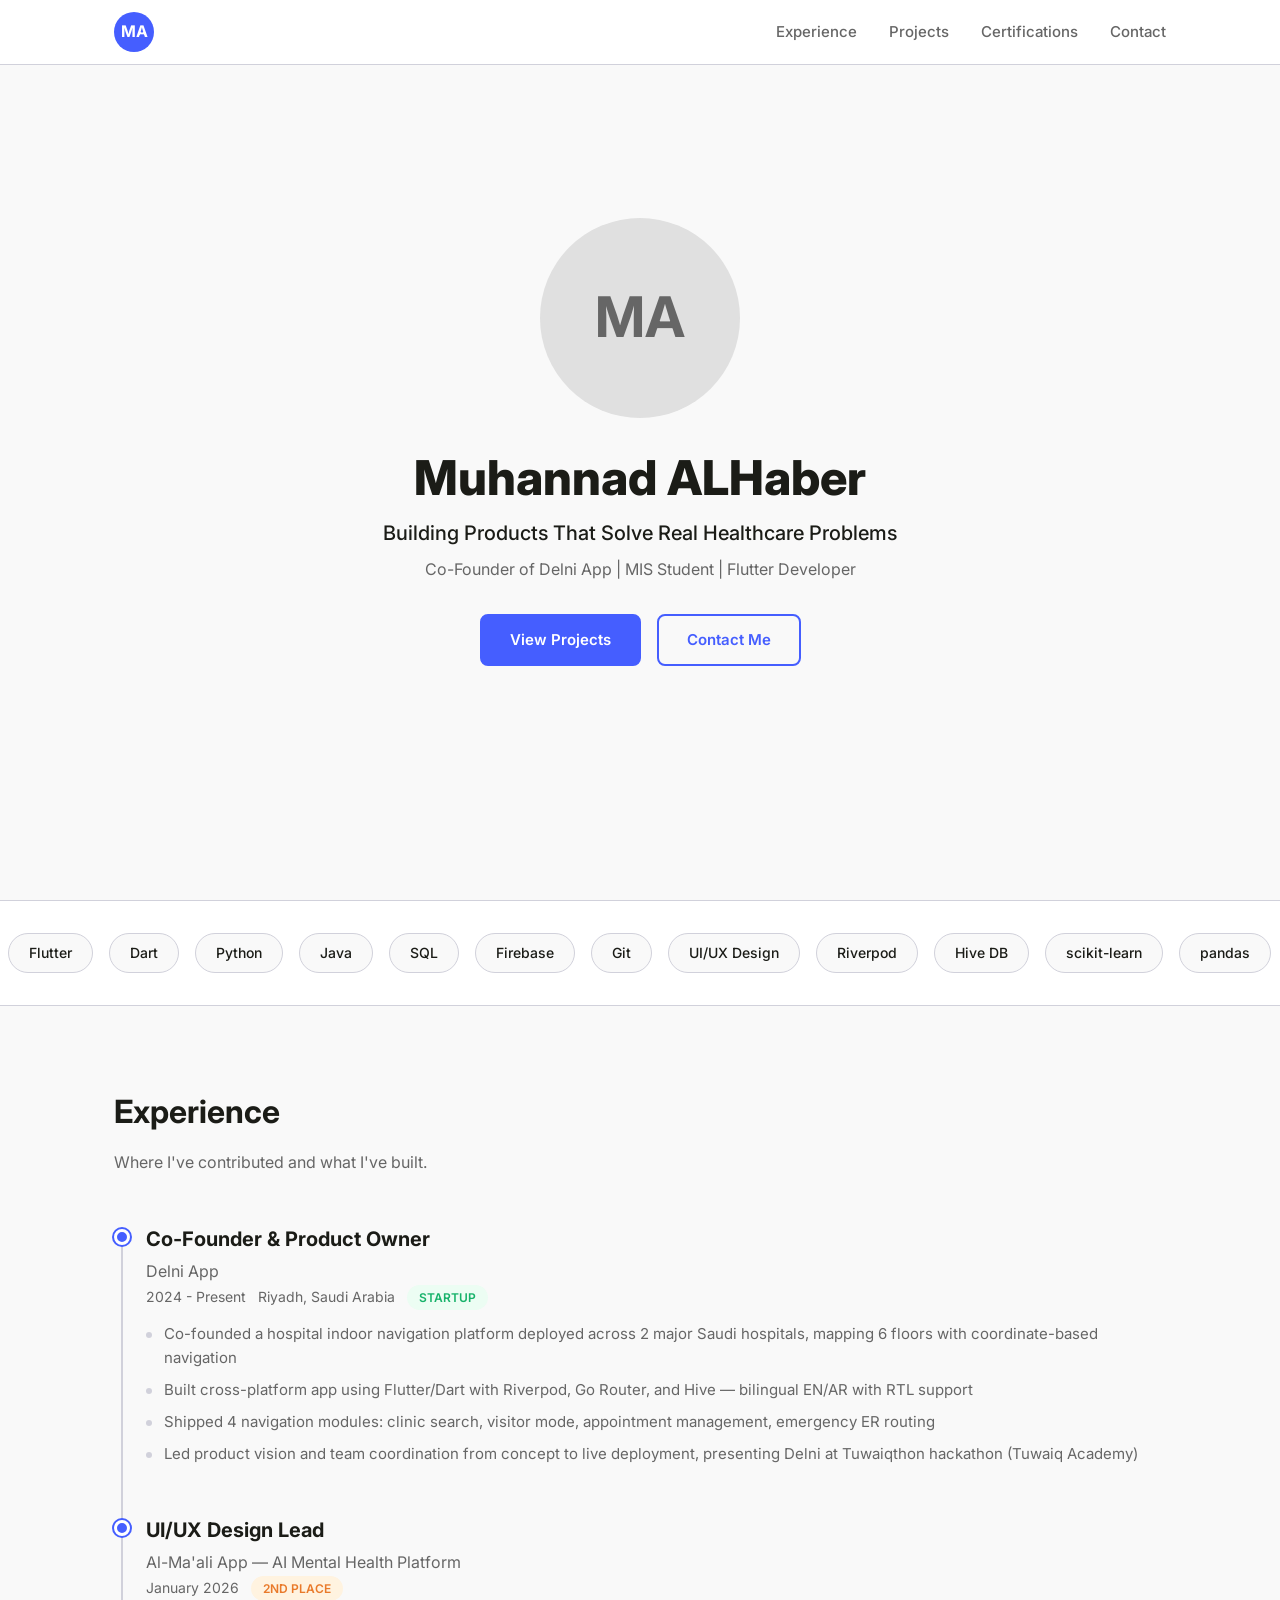
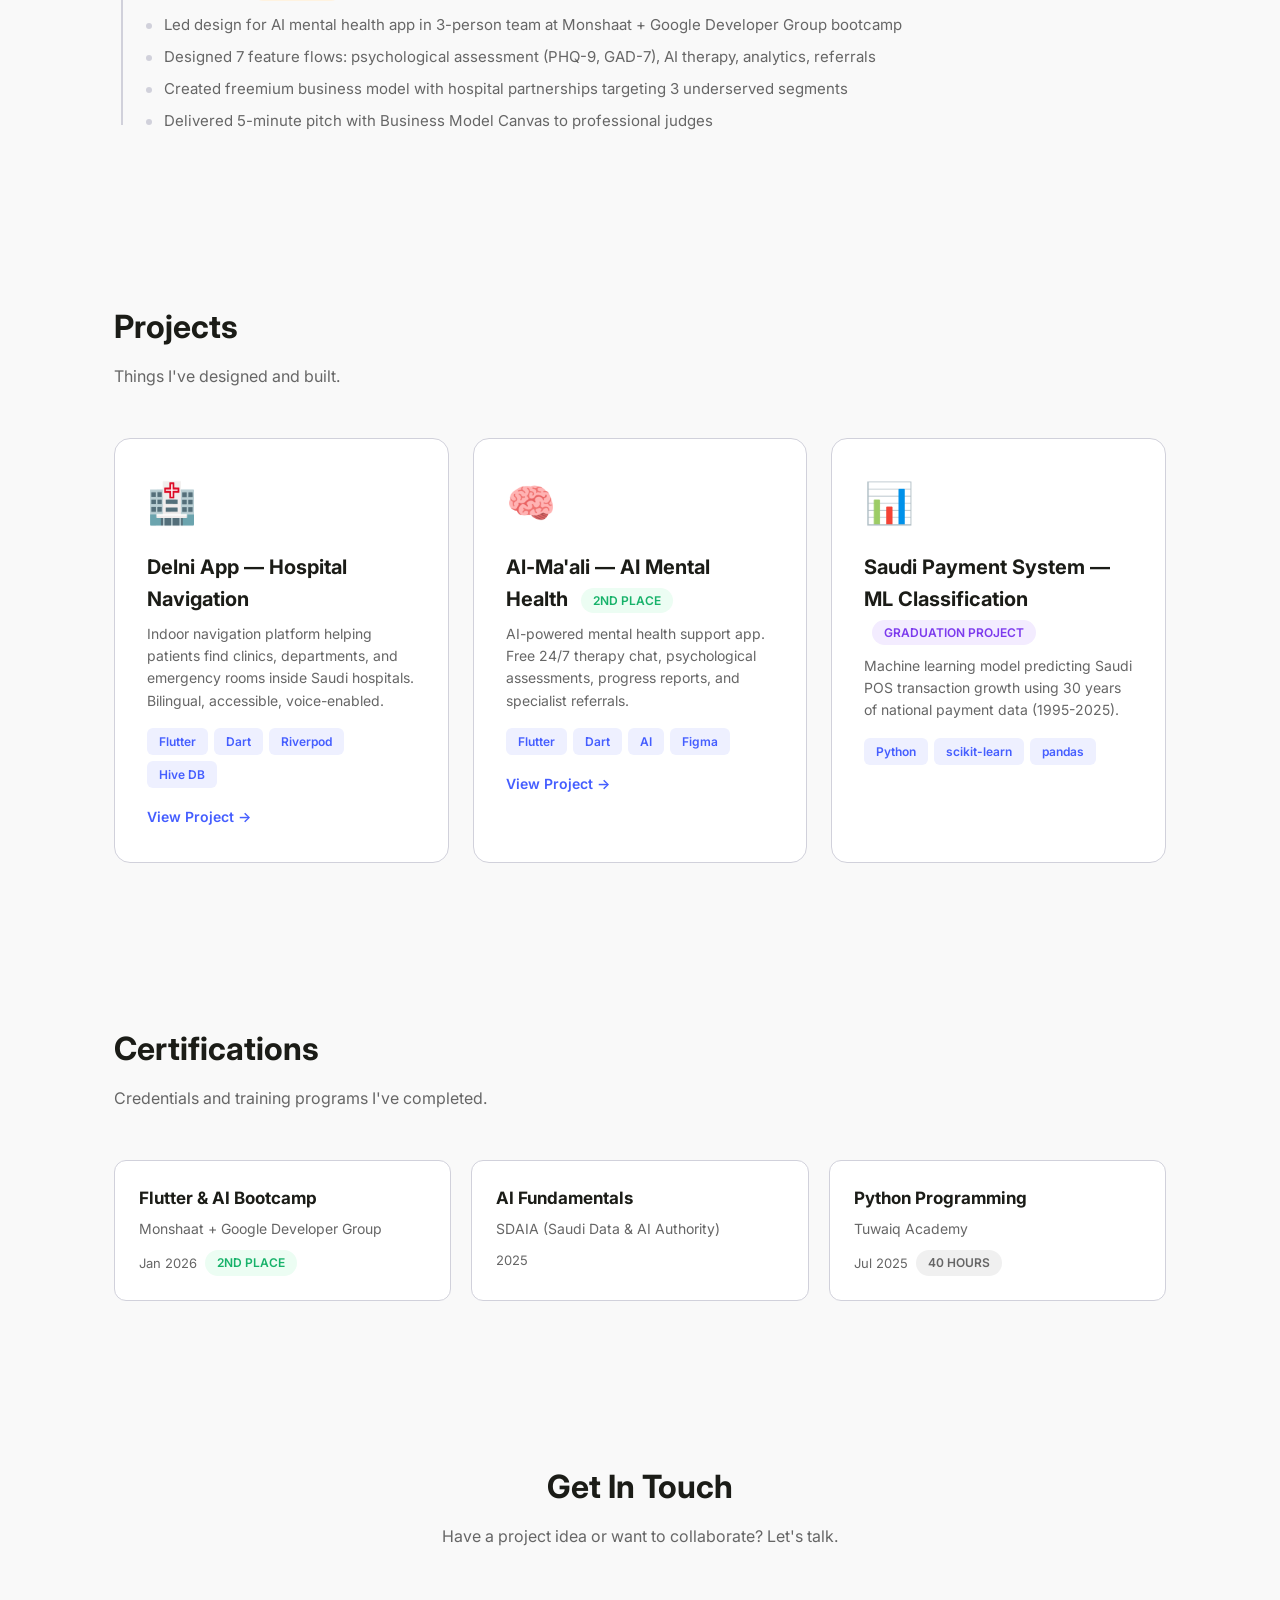
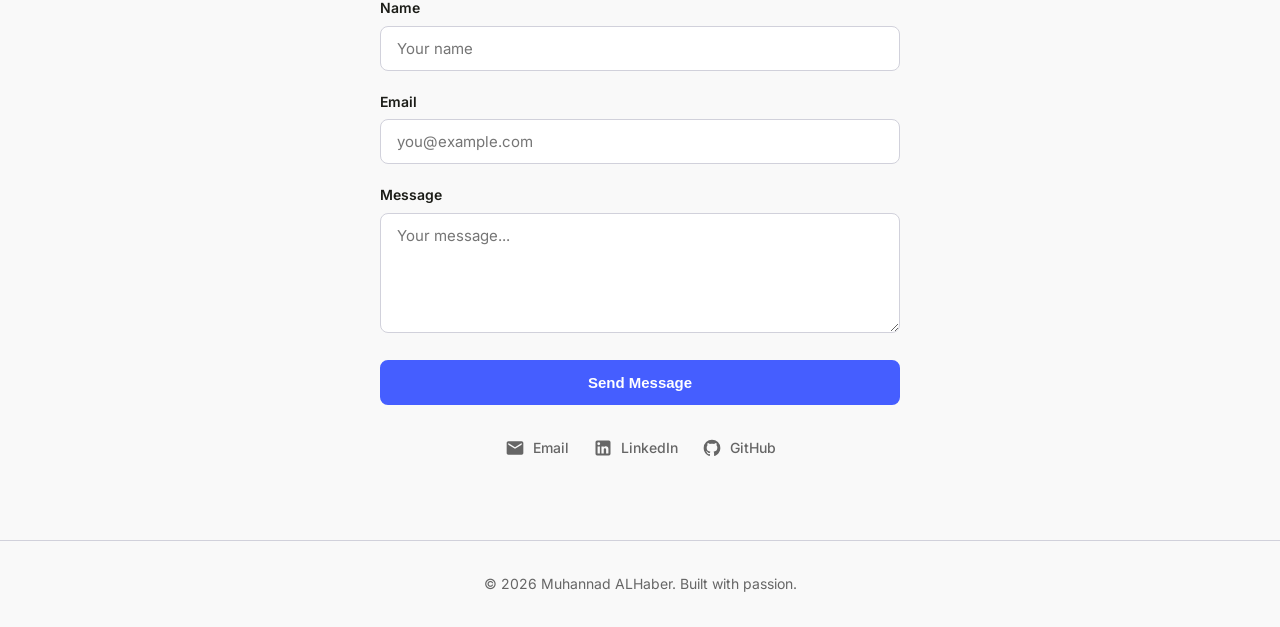
==== index.html @ bc3b9cbd "Muhannad ALHaber portfolio site - Main page: hero, skills, experience, projects, certifications, con" ====
<!DOCTYPE html>
<html lang="en">
<head>
    <meta charset="UTF-8">
    <meta name="viewport" content="width=device-width, initial-scale=1.0">
    <title>Muhannad ALHaber — Portfolio</title>
    <link rel="preconnect" href="https://fonts.googleapis.com">
    <link rel="preconnect" href="https://fonts.gstatic.com" crossorigin>
    <link href="https://fonts.googleapis.com/css2?family=Inter:wght@400;500;600;700;800&display=swap" rel="stylesheet">
    <style>
        *, *::before, *::after { margin: 0; padding: 0; box-sizing: border-box; }

        :root {
            --primary: #455EFF;
            --primary-dark: #293899;
            --success: #17B26A;
            --bg: #F9F9F9;
            --card: #FFFFFF;
            --text: #1B1C17;
            --subtle: #666666;
            --border: #D1D1DB;
            --orange: #E97A2B;
            --purple: #7C3AED;
        }

        html { scroll-behavior: smooth; }

        body {
            font-family: 'Inter', -apple-system, BlinkMacSystemFont, 'Segoe UI', Roboto, sans-serif;
            background: var(--bg);
            color: var(--text);
            line-height: 1.6;
        }

        /* NAV */
        .nav {
            position: fixed;
            top: 0;
            left: 0;
            right: 0;
            z-index: 1000;
            background: var(--card);
            border-bottom: 1px solid var(--border);
            transition: box-shadow 0.3s;
        }
        .nav.scrolled { box-shadow: 0 2px 20px rgba(0,0,0,0.08); }
        .nav-inner {
            max-width: 1100px;
            margin: 0 auto;
            padding: 0 24px;
            height: 64px;
            display: flex;
            align-items: center;
            justify-content: space-between;
        }
        .nav-logo {
            width: 40px; height: 40px;
            background: var(--primary);
            border-radius: 50%;
            display: flex; align-items: center; justify-content: center;
            color: #fff; font-weight: 700; font-size: 16px;
            text-decoration: none;
        }
        .nav-links { display: flex; gap: 32px; list-style: none; }
        .nav-links a {
            text-decoration: none; color: var(--subtle); font-size: 15px; font-weight: 500;
            padding: 4px 0; border-bottom: 2px solid transparent; transition: all 0.2s;
        }
        .nav-links a:hover, .nav-links a.active { color: var(--primary); border-bottom-color: var(--primary); }
        .hamburger {
            display: none; background: none; border: none; cursor: pointer;
            width: 32px; height: 32px; flex-direction: column; justify-content: center; align-items: center; gap: 5px;
        }
        .hamburger span {
            display: block; width: 22px; height: 2px; background: var(--text);
            transition: all 0.3s; border-radius: 2px;
        }
        .hamburger.open span:nth-child(1) { transform: rotate(45deg) translate(5px, 5px); }
        .hamburger.open span:nth-child(2) { opacity: 0; }
        .hamburger.open span:nth-child(3) { transform: rotate(-45deg) translate(5px, -5px); }

        @media (max-width: 768px) {
            .hamburger { display: flex; }
            .nav-links {
                display: none; position: absolute; top: 64px; left: 0; right: 0;
                background: var(--card); flex-direction: column; padding: 16px 24px; gap: 16px;
                border-bottom: 1px solid var(--border); box-shadow: 0 8px 20px rgba(0,0,0,0.06);
            }
            .nav-links.open { display: flex; }
        }

        /* SECTIONS SHARED */
        section {
            padding: 80px 24px;
            max-width: 1100px;
            margin: 0 auto;
            opacity: 0;
            transform: translateY(30px);
            transition: opacity 0.6s ease, transform 0.6s ease;
        }
        section.visible { opacity: 1; transform: translateY(0); }
        .section-title {
            font-size: 32px; font-weight: 700; margin-bottom: 12px; color: var(--text);
        }
        .section-subtitle { color: var(--subtle); font-size: 16px; margin-bottom: 48px; }

        /* HERO */
        .hero {
            min-height: 100vh;
            display: flex; align-items: center; justify-content: center;
            text-align: center;
            padding-top: 64px;
            opacity: 1; transform: none;
        }
        .hero-content { max-width: 680px; }
        .hero-photo {
            width: 200px; height: 200px; border-radius: 50%;
            background: #E0E0E0; margin: 0 auto 32px;
            display: flex; align-items: center; justify-content: center;
            font-size: 56px; font-weight: 700; color: var(--subtle);
            overflow: hidden;
        }
        .hero-photo img { width: 100%; height: 100%; object-fit: cover; }
        .hero h1 { font-size: 48px; font-weight: 800; margin-bottom: 12px; line-height: 1.15; }
        .hero .tagline { font-size: 20px; color: var(--text); margin-bottom: 8px; font-weight: 500; }
        .hero .subtitle { font-size: 16px; color: var(--subtle); margin-bottom: 32px; }
        .hero-buttons { display: flex; gap: 16px; justify-content: center; flex-wrap: wrap; }
        .btn {
            display: inline-flex; align-items: center; justify-content: center;
            padding: 12px 28px; border-radius: 8px; font-size: 15px; font-weight: 600;
            text-decoration: none; transition: all 0.2s; cursor: pointer; border: 2px solid transparent;
        }
        .btn-primary { background: var(--primary); color: #fff; border-color: var(--primary); }
        .btn-primary:hover { background: var(--primary-dark); border-color: var(--primary-dark); }
        .btn-outline { background: transparent; color: var(--primary); border-color: var(--primary); }
        .btn-outline:hover { background: var(--primary); color: #fff; }

        @media (max-width: 600px) {
            .hero h1 { font-size: 32px; }
            .hero .tagline { font-size: 17px; }
        }

        /* SKILLS MARQUEE */
        .skills-section {
            padding: 32px 0;
            overflow: hidden;
            background: var(--card);
            border-top: 1px solid var(--border);
            border-bottom: 1px solid var(--border);
            opacity: 1; transform: none;
            max-width: 100%;
        }
        .marquee { display: flex; width: max-content; animation: marquee 30s linear infinite; }
        .marquee:hover { animation-play-state: paused; }
        @keyframes marquee { 0% { transform: translateX(0); } 100% { transform: translateX(-50%); } }
        .skill-pill {
            display: inline-block; padding: 8px 20px; margin: 0 8px;
            background: var(--bg); border: 1px solid var(--border); border-radius: 100px;
            font-size: 14px; font-weight: 500; color: var(--text); white-space: nowrap;
        }

        /* EXPERIENCE TIMELINE */
        .timeline { position: relative; padding-left: 32px; }
        .timeline::before {
            content: ''; position: absolute; left: 7px; top: 8px; bottom: 8px;
            width: 2px; background: var(--border);
        }
        .timeline-item { position: relative; margin-bottom: 48px; }
        .timeline-item:last-child { margin-bottom: 0; }
        .timeline-dot {
            position: absolute; left: -32px; top: 6px;
            width: 16px; height: 16px; border-radius: 50%;
            background: var(--primary); border: 3px solid var(--card);
            box-shadow: 0 0 0 2px var(--primary);
        }
        .timeline-header { display: flex; flex-wrap: wrap; align-items: center; gap: 8px; margin-bottom: 4px; }
        .timeline-title { font-size: 20px; font-weight: 700; }
        .timeline-company { font-size: 16px; color: var(--subtle); }
        .timeline-meta { display: flex; flex-wrap: wrap; gap: 12px; align-items: center; font-size: 14px; color: var(--subtle); margin-bottom: 12px; }
        .badge {
            display: inline-block; padding: 3px 12px; border-radius: 100px;
            font-size: 12px; font-weight: 600; text-transform: uppercase;
        }
        .badge-green { background: #ECFDF3; color: var(--success); }
        .badge-orange { background: #FFF3E0; color: var(--orange); }
        .badge-purple { background: #F3ECFF; color: var(--purple); }
        .timeline-bullets { list-style: none; }
        .timeline-bullets li {
            position: relative; padding-left: 18px; margin-bottom: 8px;
            font-size: 15px; color: var(--subtle); line-height: 1.6;
        }
        .timeline-bullets li::before {
            content: ''; position: absolute; left: 0; top: 10px;
            width: 6px; height: 6px; border-radius: 50%; background: var(--border);
        }

        /* PROJECTS GRID */
        .projects-grid { display: grid; grid-template-columns: repeat(auto-fit, minmax(320px, 1fr)); gap: 24px; }
        .project-card {
            background: var(--card); border: 1px solid var(--border); border-radius: 16px;
            padding: 32px; transition: all 0.3s;
        }
        .project-card:hover { transform: translateY(-4px); box-shadow: 0 12px 32px rgba(0,0,0,0.08); }
        .project-icon { font-size: 40px; margin-bottom: 16px; }
        .project-card h3 { font-size: 20px; font-weight: 700; margin-bottom: 8px; }
        .project-card p { color: var(--subtle); font-size: 14px; line-height: 1.6; margin-bottom: 16px; }
        .tech-pills { display: flex; flex-wrap: wrap; gap: 6px; margin-bottom: 16px; }
        .tech-pill {
            padding: 4px 12px; border-radius: 6px; font-size: 12px; font-weight: 600;
            background: #EEF0FF; color: var(--primary);
        }
        .project-link { color: var(--primary); font-weight: 600; font-size: 14px; text-decoration: none; }
        .project-link:hover { text-decoration: underline; }
        .project-badge { margin-left: 8px; vertical-align: middle; }

        /* CERTIFICATIONS */
        .certs-grid { display: grid; grid-template-columns: repeat(auto-fit, minmax(280px, 1fr)); gap: 20px; }
        .cert-card {
            background: var(--card); border: 1px solid var(--border); border-radius: 12px;
            padding: 24px; transition: all 0.3s;
        }
        .cert-card:hover { transform: translateY(-2px); box-shadow: 0 8px 24px rgba(0,0,0,0.06); }
        .cert-card h3 { font-size: 17px; font-weight: 700; margin-bottom: 6px; }
        .cert-card .cert-org { color: var(--subtle); font-size: 14px; margin-bottom: 4px; }
        .cert-card .cert-date { color: var(--subtle); font-size: 13px; }
        .cert-card .cert-meta { display: flex; gap: 8px; align-items: center; flex-wrap: wrap; margin-top: 10px; }

        /* CONTACT */
        #contact { text-align: center; }
        .contact-form {
            max-width: 520px; margin: 0 auto; text-align: left;
        }
        .form-group { margin-bottom: 20px; }
        .form-group label { display: block; font-size: 14px; font-weight: 600; margin-bottom: 6px; }
        .form-group input, .form-group textarea {
            width: 100%; padding: 12px 16px; border: 1px solid var(--border); border-radius: 8px;
            font-size: 15px; font-family: inherit; background: var(--card); transition: border 0.2s;
            color: var(--text);
        }
        .form-group input:focus, .form-group textarea:focus { outline: none; border-color: var(--primary); }
        .form-group textarea { resize: vertical; min-height: 120px; }
        .form-error { color: #DC2626; font-size: 13px; margin-top: 4px; display: none; }
        .form-group.error .form-error { display: block; }
        .form-group.error input, .form-group.error textarea { border-color: #DC2626; }
        .form-submit { text-align: center; margin-top: 8px; }
        .form-submit .btn { width: 100%; }
        .social-links { display: flex; justify-content: center; gap: 24px; margin-top: 32px; }
        .social-links a {
            display: inline-flex; align-items: center; gap: 8px;
            color: var(--subtle); text-decoration: none; font-size: 14px; font-weight: 500;
            transition: color 0.2s;
        }
        .social-links a:hover { color: var(--primary); }
        .social-links svg { width: 20px; height: 20px; fill: currentColor; }

        /* FOOTER */
        footer {
            text-align: center; padding: 32px 24px;
            border-top: 1px solid var(--border); color: var(--subtle); font-size: 14px;
        }
    </style>
</head>
<body>

<!-- NAV -->
<nav class="nav" id="nav">
    <div class="nav-inner">
        <a href="#" class="nav-logo">MA</a>
        <ul class="nav-links" id="navLinks">
            <li><a href="#experience">Experience</a></li>
            <li><a href="#projects">Projects</a></li>
            <li><a href="#certifications">Certifications</a></li>
            <li><a href="#contact">Contact</a></li>
        </ul>
        <button class="hamburger" id="hamburger" aria-label="Menu">
            <span></span><span></span><span></span>
        </button>
    </div>
</nav>

<!-- HERO -->
<section class="hero" id="hero">
    <div class="hero-content">
        <div class="hero-photo" id="heroPhoto">MA</div>
        <h1>Muhannad ALHaber</h1>
        <p class="tagline">Building Products That Solve Real Healthcare Problems</p>
        <p class="subtitle">Co-Founder of Delni App | MIS Student | Flutter Developer</p>
        <div class="hero-buttons">
            <a href="#projects" class="btn btn-primary">View Projects</a>
            <a href="#contact" class="btn btn-outline">Contact Me</a>
        </div>
    </div>
</section>

<!-- SKILLS MARQUEE -->
<section class="skills-section" id="skills">
    <div class="marquee" id="marquee"></div>
</section>

<!-- EXPERIENCE -->
<section id="experience">
    <h2 class="section-title">Experience</h2>
    <p class="section-subtitle">Where I've contributed and what I've built.</p>
    <div class="timeline">
        <div class="timeline-item">
            <div class="timeline-dot"></div>
            <div class="timeline-header">
                <span class="timeline-title">Co-Founder & Product Owner</span>
            </div>
            <div class="timeline-company">Delni App</div>
            <div class="timeline-meta">
                <span>2024 - Present</span>
                <span>Riyadh, Saudi Arabia</span>
                <span class="badge badge-green">Startup</span>
            </div>
            <ul class="timeline-bullets">
                <li>Co-founded a hospital indoor navigation platform deployed across 2 major Saudi hospitals, mapping 6 floors with coordinate-based navigation</li>
                <li>Built cross-platform app using Flutter/Dart with Riverpod, Go Router, and Hive &#8212; bilingual EN/AR with RTL support</li>
                <li>Shipped 4 navigation modules: clinic search, visitor mode, appointment management, emergency ER routing</li>
                <li>Led product vision and team coordination from concept to live deployment, presenting Delni at Tuwaiqthon hackathon (Tuwaiq Academy)</li>
            </ul>
        </div>
        <div class="timeline-item">
            <div class="timeline-dot"></div>
            <div class="timeline-header">
                <span class="timeline-title">UI/UX Design Lead</span>
            </div>
            <div class="timeline-company">Al-Ma'ali App &#8212; AI Mental Health Platform</div>
            <div class="timeline-meta">
                <span>January 2026</span>
                <span class="badge badge-orange">2nd Place</span>
            </div>
            <ul class="timeline-bullets">
                <li>Led design for AI mental health app in 3-person team at Monshaat + Google Developer Group bootcamp</li>
                <li>Designed 7 feature flows: psychological assessment (PHQ-9, GAD-7), AI therapy, analytics, referrals</li>
                <li>Created freemium business model with hospital partnerships targeting 3 underserved segments</li>
                <li>Delivered 5-minute pitch with Business Model Canvas to professional judges</li>
            </ul>
        </div>
    </div>
</section>

<!-- PROJECTS -->
<section id="projects">
    <h2 class="section-title">Projects</h2>
    <p class="section-subtitle">Things I've designed and built.</p>
    <div class="projects-grid">
        <div class="project-card">
            <div class="project-icon">&#x1F3E5;</div>
            <h3>Delni App &#8212; Hospital Navigation</h3>
            <p>Indoor navigation platform helping patients find clinics, departments, and emergency rooms inside Saudi hospitals. Bilingual, accessible, voice-enabled.</p>
            <div class="tech-pills">
                <span class="tech-pill">Flutter</span>
                <span class="tech-pill">Dart</span>
                <span class="tech-pill">Riverpod</span>
                <span class="tech-pill">Hive DB</span>
            </div>
            <a href="delni.html" class="project-link">View Project &rarr;</a>
        </div>
        <div class="project-card">
            <div class="project-icon">&#x1F9E0;</div>
            <h3>Al-Ma'ali &#8212; AI Mental Health
                <span class="badge badge-green project-badge">2nd Place</span>
            </h3>
            <p>AI-powered mental health support app. Free 24/7 therapy chat, psychological assessments, progress reports, and specialist referrals.</p>
            <div class="tech-pills">
                <span class="tech-pill">Flutter</span>
                <span class="tech-pill">Dart</span>
                <span class="tech-pill">AI</span>
                <span class="tech-pill">Figma</span>
            </div>
            <a href="maali.html" class="project-link">View Project &rarr;</a>
        </div>
        <div class="project-card">
            <div class="project-icon">&#x1F4CA;</div>
            <h3>Saudi Payment System &#8212; ML Classification
                <span class="badge badge-purple project-badge">Graduation Project</span>
            </h3>
            <p>Machine learning model predicting Saudi POS transaction growth using 30 years of national payment data (1995-2025).</p>
            <div class="tech-pills">
                <span class="tech-pill">Python</span>
                <span class="tech-pill">scikit-learn</span>
                <span class="tech-pill">pandas</span>
            </div>
        </div>
    </div>
</section>

<!-- CERTIFICATIONS -->
<section id="certifications">
    <h2 class="section-title">Certifications</h2>
    <p class="section-subtitle">Credentials and training programs I've completed.</p>
    <div class="certs-grid">
        <div class="cert-card">
            <h3>Flutter & AI Bootcamp</h3>
            <p class="cert-org">Monshaat + Google Developer Group</p>
            <div class="cert-meta">
                <span class="cert-date">Jan 2026</span>
                <span class="badge badge-green">2nd Place</span>
            </div>
        </div>
        <div class="cert-card">
            <h3>AI Fundamentals</h3>
            <p class="cert-org">SDAIA (Saudi Data & AI Authority)</p>
            <div class="cert-meta">
                <span class="cert-date">2025</span>
            </div>
        </div>
        <div class="cert-card">
            <h3>Python Programming</h3>
            <p class="cert-org">Tuwaiq Academy</p>
            <div class="cert-meta">
                <span class="cert-date">Jul 2025</span>
                <span class="badge" style="background:#F0F0F0;color:var(--subtle);">40 Hours</span>
            </div>
        </div>
    </div>
</section>

<!-- CONTACT -->
<section id="contact">
    <h2 class="section-title">Get In Touch</h2>
    <p class="section-subtitle">Have a project idea or want to collaborate? Let's talk.</p>
    <form class="contact-form" id="contactForm" action="https://formspree.io/f/placeholder" method="POST">
        <div class="form-group">
            <label for="name">Name</label>
            <input type="text" id="name" name="name" placeholder="Your name" required>
            <div class="form-error">Please enter your name.</div>
        </div>
        <div class="form-group">
            <label for="email">Email</label>
            <input type="email" id="email" name="email" placeholder="you@example.com" required>
            <div class="form-error">Please enter a valid email address.</div>
        </div>
        <div class="form-group">
            <label for="message">Message</label>
            <textarea id="message" name="message" placeholder="Your message..." required></textarea>
            <div class="form-error">Please enter a message.</div>
        </div>
        <div class="form-submit">
            <button type="submit" class="btn btn-primary">Send Message</button>
        </div>
    </form>
    <div class="social-links">
        <a href="mailto:muhannadkhalid87@gmail.com">
            <svg viewBox="0 0 24 24"><path d="M20 4H4c-1.1 0-2 .9-2 2v12c0 1.1.9 2 2 2h16c1.1 0 2-.9 2-2V6c0-1.1-.9-2-2-2zm0 4l-8 5-8-5V6l8 5 8-5v2z"/></svg>
            Email
        </a>
        <a href="https://www.linkedin.com/in/muhannad-alhaber-312552339/" target="_blank" rel="noopener">
            <svg viewBox="0 0 24 24"><path d="M19 3a2 2 0 012 2v14a2 2 0 01-2 2H5a2 2 0 01-2-2V5a2 2 0 012-2h14m-.5 15.5v-5.3a3.26 3.26 0 00-3.26-3.26c-.85 0-1.84.52-2.32 1.3v-1.11h-2.79v8.37h2.79v-4.93c0-.77.62-1.4 1.39-1.4a1.4 1.4 0 011.4 1.4v4.93h2.79M6.88 8.56a1.68 1.68 0 001.68-1.68c0-.93-.75-1.69-1.68-1.69a1.69 1.69 0 00-1.69 1.69c0 .93.76 1.68 1.69 1.68m1.39 9.94v-8.37H5.5v8.37h2.77z"/></svg>
            LinkedIn
        </a>
        <a href="https://github.com/Muhannad838" target="_blank" rel="noopener">
            <svg viewBox="0 0 24 24"><path d="M12 2A10 10 0 002 12c0 4.42 2.87 8.17 6.84 9.5.5.08.66-.23.66-.5v-1.69c-2.77.6-3.36-1.34-3.36-1.34-.46-1.16-1.11-1.47-1.11-1.47-.91-.62.07-.6.07-.6 1 .07 1.53 1.03 1.53 1.03.87 1.52 2.34 1.07 2.91.83.09-.65.35-1.09.63-1.34-2.22-.25-4.55-1.11-4.55-4.92 0-1.11.38-2 1.03-2.71-.1-.25-.45-1.29.1-2.64 0 0 .84-.27 2.75 1.02.79-.22 1.65-.33 2.5-.33.85 0 1.71.11 2.5.33 1.91-1.29 2.75-1.02 2.75-1.02.55 1.35.2 2.39.1 2.64.65.71 1.03 1.6 1.03 2.71 0 3.82-2.34 4.66-4.57 4.91.36.31.69.92.69 1.85V21c0 .27.16.59.67.5C19.14 20.16 22 16.42 22 12A10 10 0 0012 2z"/></svg>
            GitHub
        </a>
    </div>
</section>

<!-- FOOTER -->
<footer>
    &copy; 2026 Muhannad ALHaber. Built with passion.
</footer>

<script src="script.js"></script>
</body>
</html>
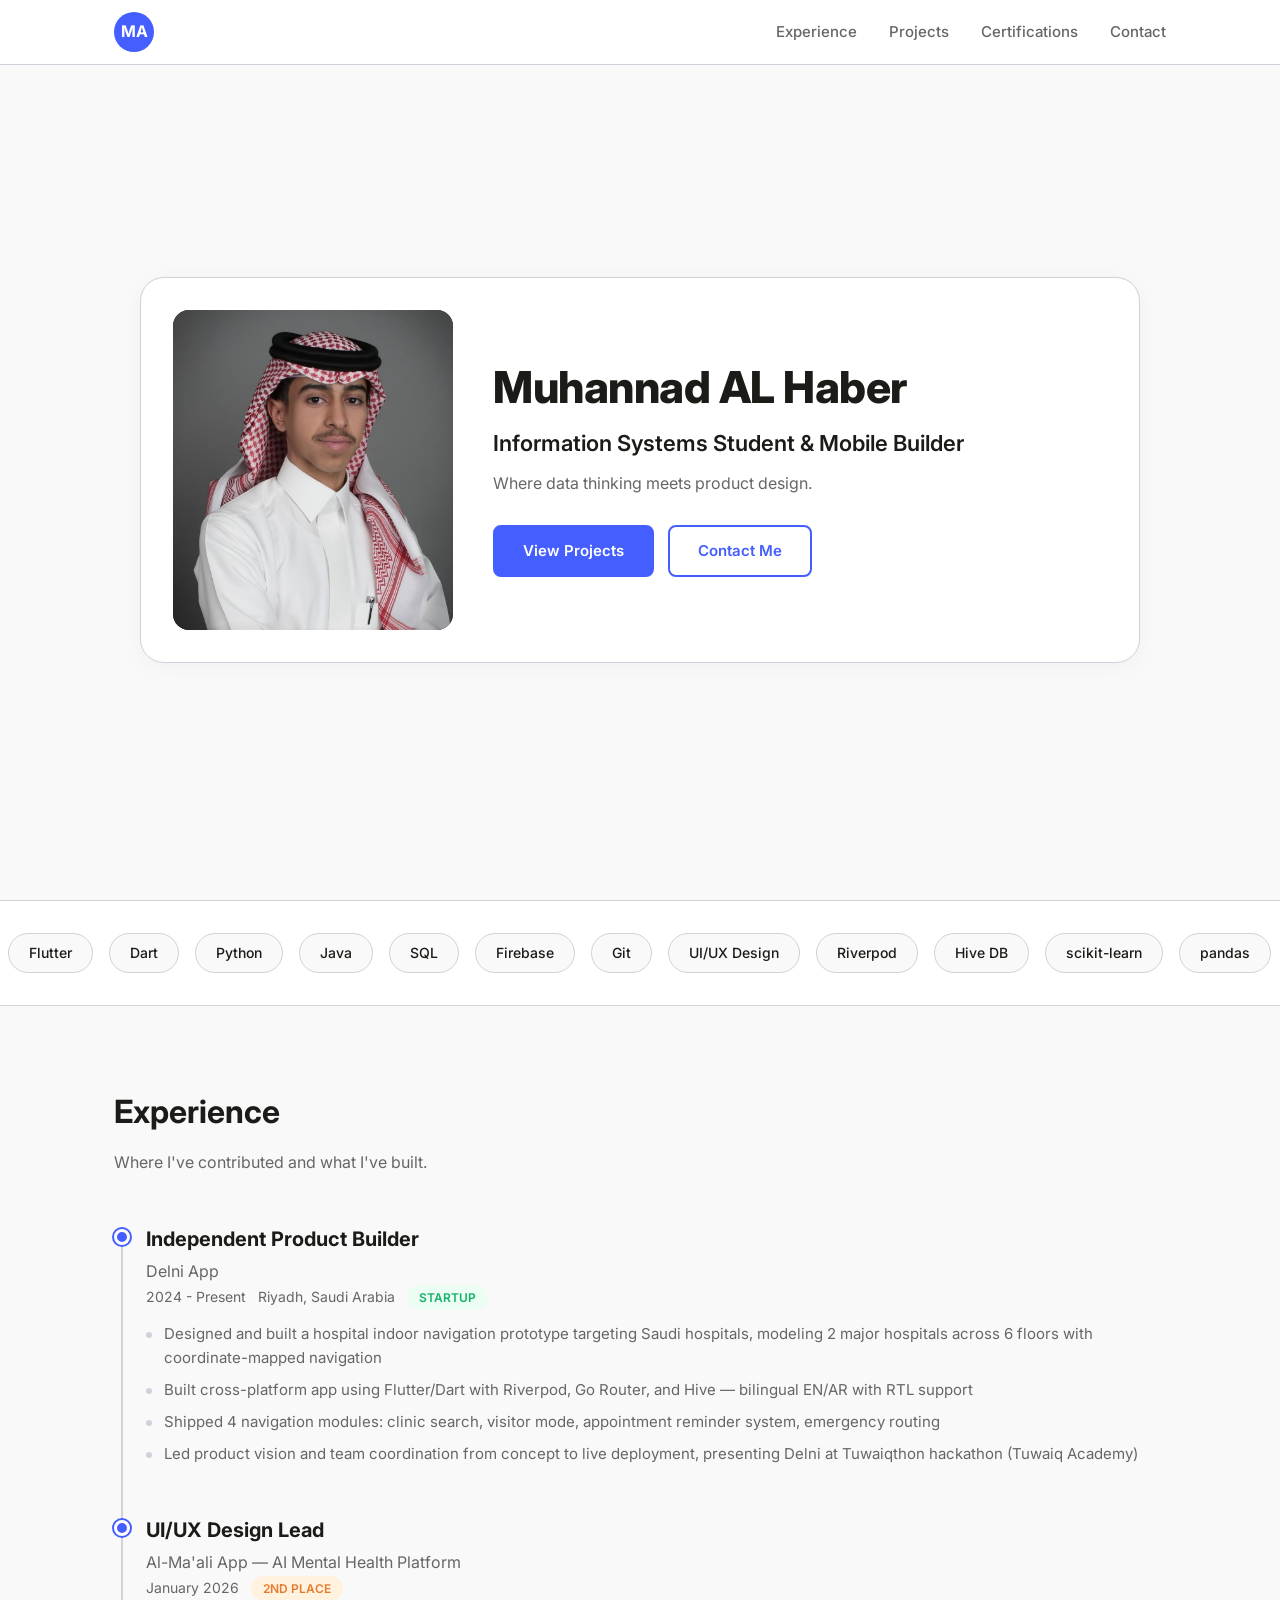
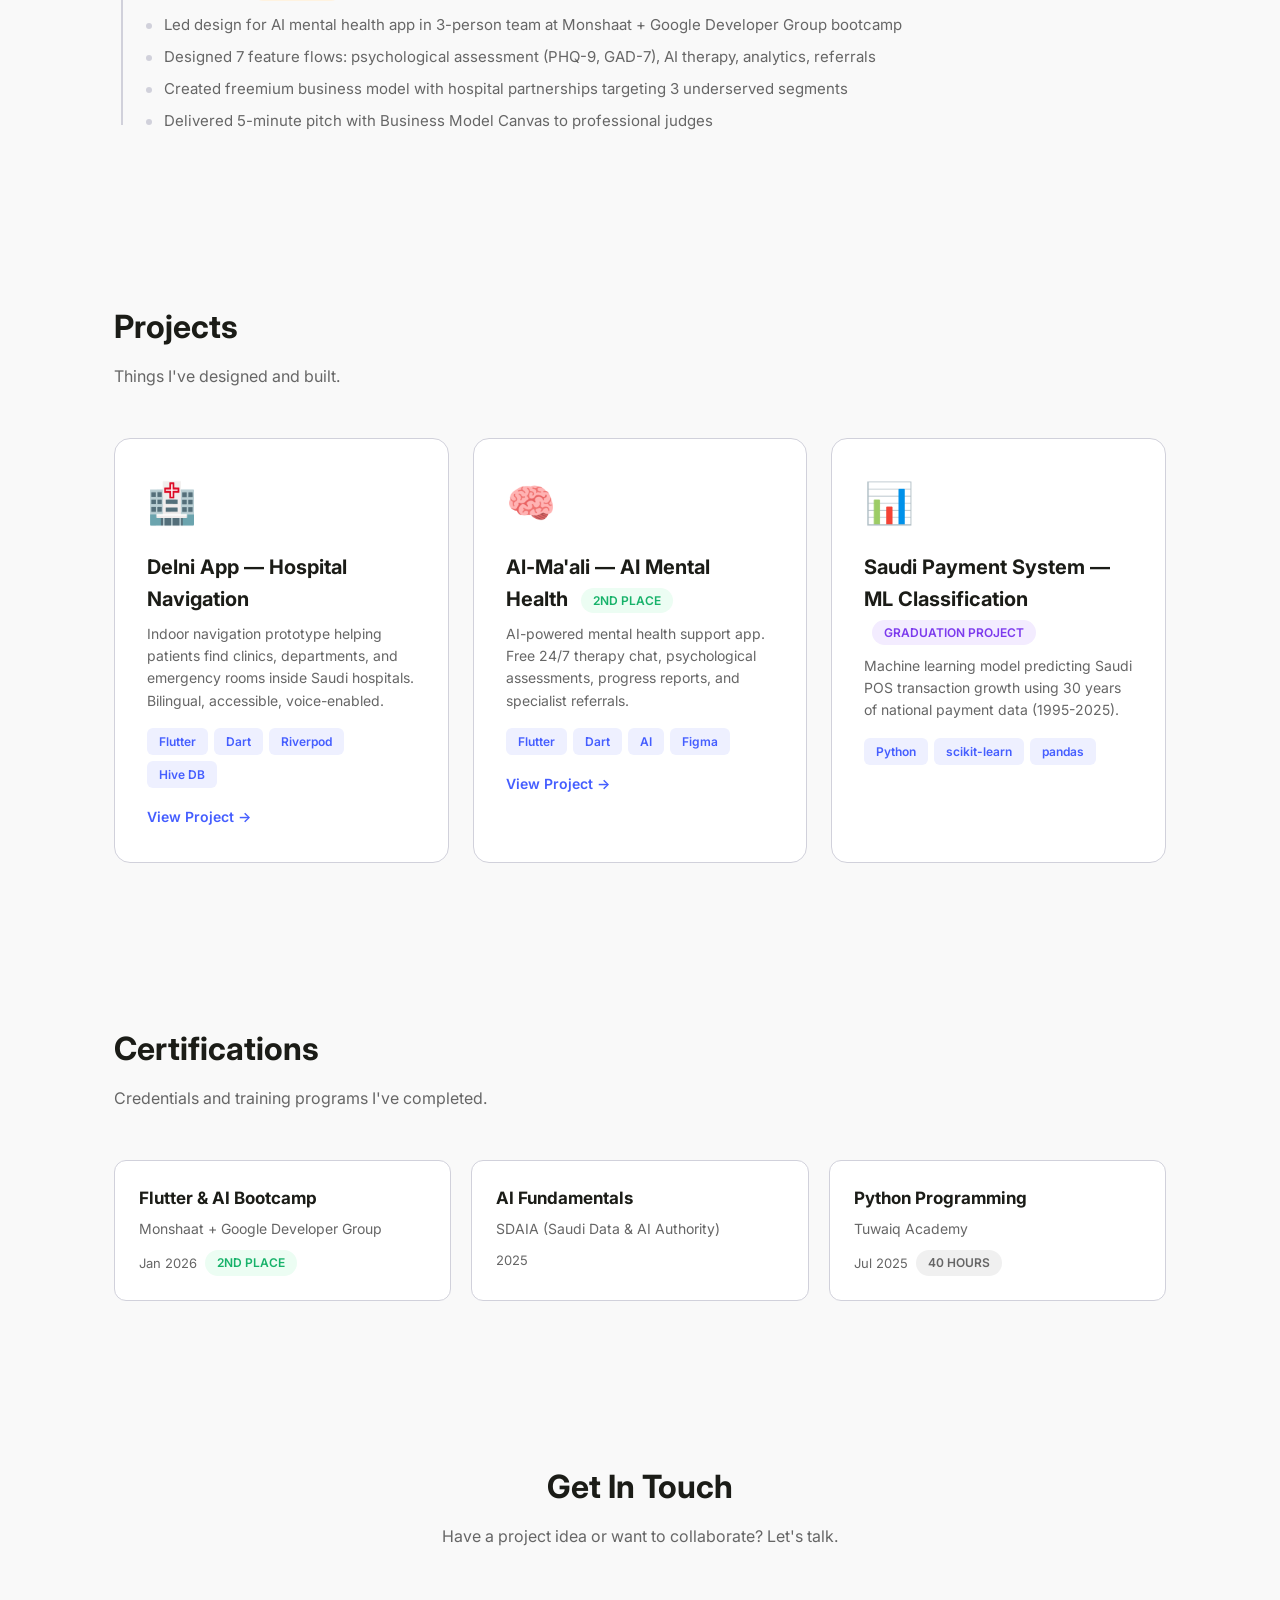
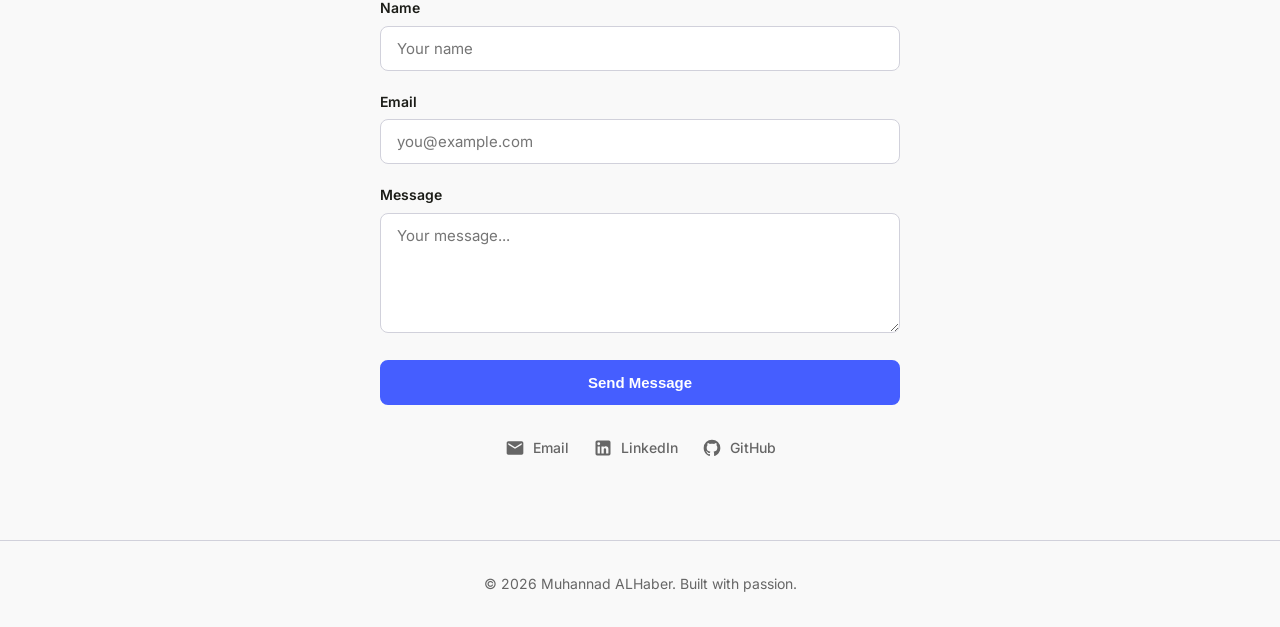
==== commit 4e4f51fd: "Update hero with photo, honest framing, and refined wording - Add personal photo to hero card - Rest" ====
--- a/index.html
+++ b/index.html
@@ -108,23 +108,33 @@
         .hero {
             min-height: 100vh;
             display: flex; align-items: center; justify-content: center;
-            text-align: center;
-            padding-top: 64px;
+            padding: 88px 24px 48px;
             opacity: 1; transform: none;
         }
-        .hero-content { max-width: 680px; }
+        .hero-card {
+            background: var(--card);
+            border: 1px solid var(--border);
+            border-radius: 24px;
+            padding: 32px;
+            display: flex; align-items: center; gap: 40px;
+            max-width: 1000px; width: 100%;
+            box-shadow: 0 4px 24px rgba(0,0,0,0.04);
+        }
         .hero-photo {
-            width: 200px; height: 200px; border-radius: 50%;
-            background: #E0E0E0; margin: 0 auto 32px;
+            flex: 0 0 280px;
+            width: 280px; height: 320px;
+            border-radius: 16px;
+            background: #1B1C17;
             display: flex; align-items: center; justify-content: center;
-            font-size: 56px; font-weight: 700; color: var(--subtle);
+            font-size: 72px; font-weight: 700; color: #fff;
             overflow: hidden;
         }
-        .hero-photo img { width: 100%; height: 100%; object-fit: cover; }
-        .hero h1 { font-size: 48px; font-weight: 800; margin-bottom: 12px; line-height: 1.15; }
-        .hero .tagline { font-size: 20px; color: var(--text); margin-bottom: 8px; font-weight: 500; }
-        .hero .subtitle { font-size: 16px; color: var(--subtle); margin-bottom: 32px; }
-        .hero-buttons { display: flex; gap: 16px; justify-content: center; flex-wrap: wrap; }
+        .hero-photo img { width: 100%; height: 100%; object-fit: cover; object-position: center 25%; }
+        .hero-text { flex: 1; }
+        .hero h1 { font-size: 44px; font-weight: 800; margin-bottom: 14px; line-height: 1.1; letter-spacing: -0.5px; }
+        .hero .tagline { font-size: 22px; color: var(--text); margin-bottom: 10px; font-weight: 600; }
+        .hero .subtitle { font-size: 16px; color: var(--subtle); margin-bottom: 28px; line-height: 1.6; max-width: 460px; }
+        .hero-buttons { display: flex; gap: 14px; flex-wrap: wrap; }
         .btn {
             display: inline-flex; align-items: center; justify-content: center;
             padding: 12px 28px; border-radius: 8px; font-size: 15px; font-weight: 600;
@@ -135,9 +145,13 @@
         .btn-outline { background: transparent; color: var(--primary); border-color: var(--primary); }
         .btn-outline:hover { background: var(--primary); color: #fff; }
 
-        @media (max-width: 600px) {
+        @media (max-width: 768px) {
+            .hero-card { flex-direction: column; gap: 24px; padding: 24px; text-align: center; }
+            .hero-photo { width: 220px; height: 260px; flex: none; }
             .hero h1 { font-size: 32px; }
-            .hero .tagline { font-size: 17px; }
+            .hero .tagline { font-size: 18px; }
+            .hero .subtitle { margin-left: auto; margin-right: auto; }
+            .hero-buttons { justify-content: center; }
         }
 
         /* SKILLS MARQUEE */
@@ -280,14 +294,16 @@
 
 <!-- HERO -->
 <section class="hero" id="hero">
-    <div class="hero-content">
-        <div class="hero-photo" id="heroPhoto">MA</div>
-        <h1>Muhannad ALHaber</h1>
-        <p class="tagline">Building Products That Solve Real Healthcare Problems</p>
-        <p class="subtitle">Co-Founder of Delni App | MIS Student | Flutter Developer</p>
-        <div class="hero-buttons">
-            <a href="#projects" class="btn btn-primary">View Projects</a>
-            <a href="#contact" class="btn btn-outline">Contact Me</a>
+    <div class="hero-card">
+        <div class="hero-photo" id="heroPhoto"><img src="assets/profile.jpg" alt="Muhannad AL Haber"></div>
+        <div class="hero-text">
+            <h1>Muhannad AL Haber</h1>
+            <p class="tagline">Information Systems Student &amp; Mobile Builder</p>
+            <p class="subtitle">Where data thinking meets product design.</p>
+            <div class="hero-buttons">
+                <a href="#projects" class="btn btn-primary">View Projects</a>
+                <a href="#contact" class="btn btn-outline">Contact Me</a>
+            </div>
         </div>
     </div>
 </section>
@@ -305,7 +321,7 @@
         <div class="timeline-item">
             <div class="timeline-dot"></div>
             <div class="timeline-header">
-                <span class="timeline-title">Co-Founder & Product Owner</span>
+                <span class="timeline-title">Independent Product Builder</span>
             </div>
             <div class="timeline-company">Delni App</div>
             <div class="timeline-meta">
@@ -314,9 +330,9 @@
                 <span class="badge badge-green">Startup</span>
             </div>
             <ul class="timeline-bullets">
-                <li>Co-founded a hospital indoor navigation platform deployed across 2 major Saudi hospitals, mapping 6 floors with coordinate-based navigation</li>
+                <li>Designed and built a hospital indoor navigation prototype targeting Saudi hospitals, modeling 2 major hospitals across 6 floors with coordinate-mapped navigation</li>
                 <li>Built cross-platform app using Flutter/Dart with Riverpod, Go Router, and Hive &#8212; bilingual EN/AR with RTL support</li>
-                <li>Shipped 4 navigation modules: clinic search, visitor mode, appointment management, emergency ER routing</li>
+                <li>Shipped 4 navigation modules: clinic search, visitor mode, appointment reminder system, emergency routing</li>
                 <li>Led product vision and team coordination from concept to live deployment, presenting Delni at Tuwaiqthon hackathon (Tuwaiq Academy)</li>
             </ul>
         </div>
@@ -348,7 +364,7 @@
         <div class="project-card">
             <div class="project-icon">&#x1F3E5;</div>
             <h3>Delni App &#8212; Hospital Navigation</h3>
-            <p>Indoor navigation platform helping patients find clinics, departments, and emergency rooms inside Saudi hospitals. Bilingual, accessible, voice-enabled.</p>
+            <p>Indoor navigation prototype helping patients find clinics, departments, and emergency rooms inside Saudi hospitals. Bilingual, accessible, voice-enabled.</p>
             <div class="tech-pills">
                 <span class="tech-pill">Flutter</span>
                 <span class="tech-pill">Dart</span>
